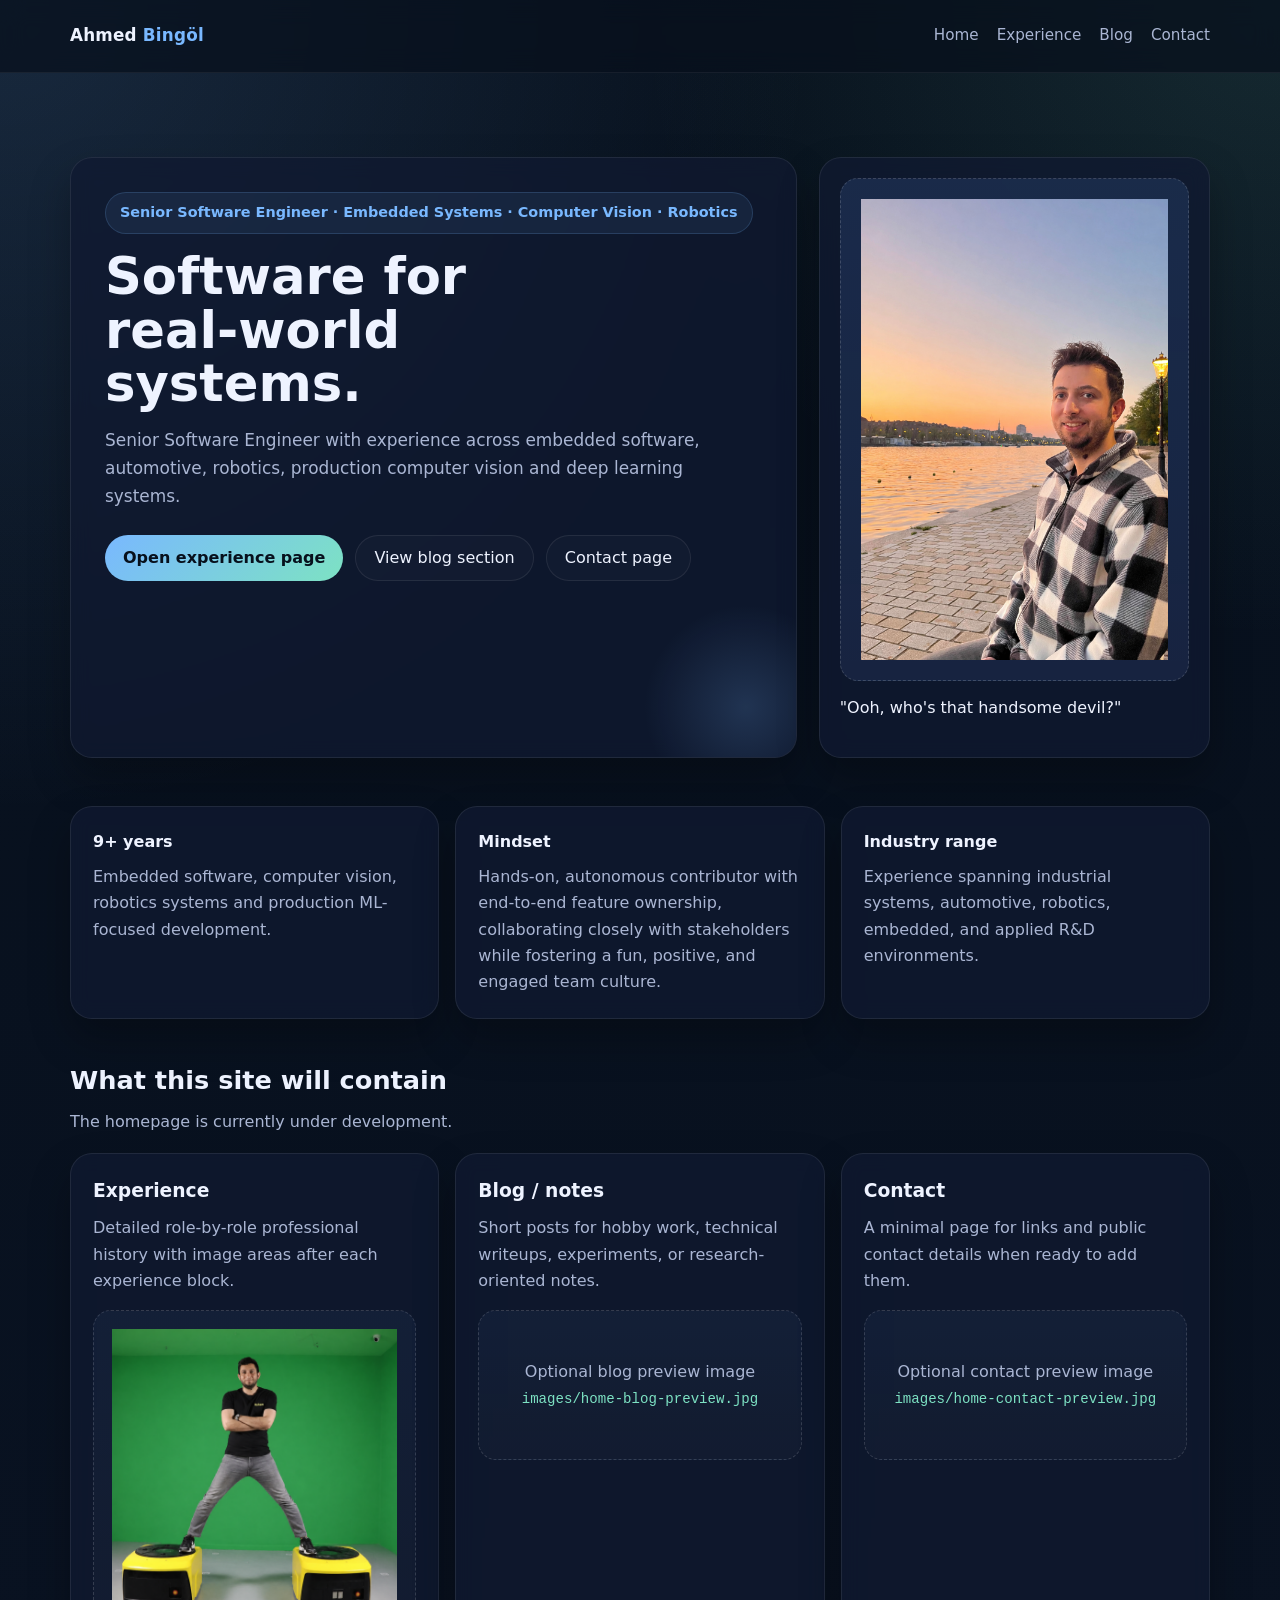
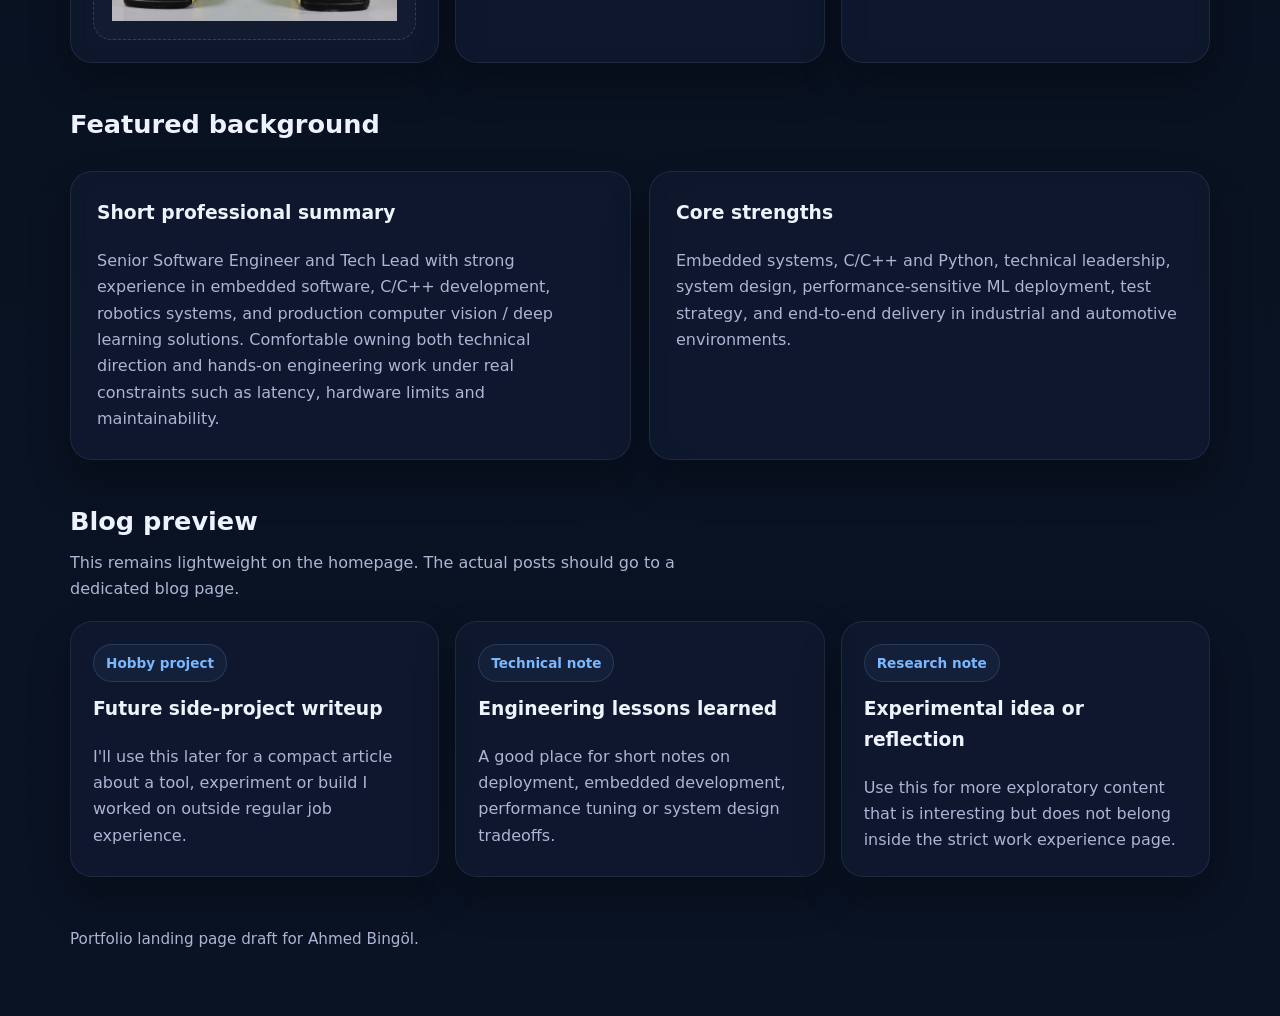
==== index.html @ 93227953 "Initial index and Experience page created, others still under construction" ====
<!DOCTYPE html>
<html lang="en">
<head>
  <meta charset="UTF-8" />
  <meta name="viewport" content="width=device-width, initial-scale=1.0" />
  <title>Ahmed Bingöl | Portfolio</title>
  <meta name="description" content="Portfolio website for Ahmed Bingöl - Senior Software Engineer, Embedded Systems, Computer Vision, and Robotics." />
  <style>
    :root {
      --bg: #08111f;
      --bg-soft: #101a31;
      --panel: rgba(16, 26, 49, 0.76);
      --panel-2: rgba(20, 34, 63, 0.86);
      --line: rgba(255,255,255,0.08);
      --text: #eef3ff;
      --muted: #aab6d3;
      --accent: #79b8ff;
      --accent-2: #7de2c3;
      --shadow: 0 20px 40px rgba(0,0,0,0.28);
      --radius: 22px;
      --max: 1140px;
    }

    * { box-sizing: border-box; }
    html { scroll-behavior: smooth; }
    body {
      margin: 0;
      font-family: Inter, ui-sans-serif, system-ui, -apple-system, BlinkMacSystemFont, "Segoe UI", sans-serif;
      background:
        radial-gradient(circle at top left, rgba(121,184,255,0.15), transparent 28%),
        radial-gradient(circle at top right, rgba(125,226,195,0.12), transparent 22%),
        linear-gradient(180deg, #07101c 0%, #0a1324 100%);
      color: var(--text);
      line-height: 1.65;
    }

    a { color: inherit; text-decoration: none; }
    img { display: block; max-width: 100%; }

    .container {
      width: min(calc(100% - 32px), var(--max));
      margin: 0 auto;
    }

    .nav {
      position: sticky;
      top: 0;
      z-index: 40;
      backdrop-filter: blur(12px);
      background: rgba(7, 16, 28, 0.72);
      border-bottom: 1px solid rgba(255,255,255,0.06);
    }

    .nav-inner {
      min-height: 72px;
      display: flex;
      align-items: center;
      justify-content: space-between;
      gap: 20px;
    }

    .brand {
      font-size: 1.05rem;
      font-weight: 800;
      letter-spacing: 0.2px;
    }

    .brand span { color: var(--accent); }

    .nav-links {
      display: flex;
      gap: 18px;
      flex-wrap: wrap;
      font-size: 0.95rem;
      color: var(--muted);
    }

    .nav-links a:hover,
    .text-link:hover { color: var(--text); }

    .hero {
      padding: 84px 0 28px;
    }

    .hero-grid {
      display: grid;
      grid-template-columns: 1.3fr 0.7fr;
      gap: 22px;
      align-items: stretch;
    }

    .card,
    .photo-card,
    .mini-card,
    .preview-card,
    .blog-card {
      border: 1px solid var(--line);
      border-radius: var(--radius);
      background: var(--panel);
      backdrop-filter: blur(10px);
      box-shadow: var(--shadow);
    }

    .hero-card {
      padding: 34px;
      position: relative;
      overflow: hidden;
    }

    .hero-card::after {
      content: "";
      position: absolute;
      right: -70px;
      bottom: -70px;
      width: 240px;
      height: 240px;
      background: radial-gradient(circle, rgba(121,184,255,0.18), transparent 60%);
      pointer-events: none;
    }

    .eyebrow {
      display: inline-flex;
      padding: 8px 14px;
      border-radius: 999px;
      font-size: 0.9rem;
      font-weight: 700;
      color: var(--accent);
      background: rgba(121,184,255,0.08);
      border: 1px solid rgba(121,184,255,0.18);
      margin-bottom: 16px;
    }

    h1, h2, h3, h4, p { margin-top: 0; }

    h1 {
      font-size: clamp(2.2rem, 4vw, 4.2rem);
      line-height: 1.05;
      margin-bottom: 16px;
      max-width: 11ch;
    }

    .lead {
      color: var(--muted);
      font-size: 1.06rem;
      max-width: 64ch;
      margin-bottom: 24px;
    }

    .hero-actions {
      display: flex;
      gap: 12px;
      flex-wrap: wrap;
    }

    .button {
      display: inline-flex;
      align-items: center;
      justify-content: center;
      min-height: 46px;
      padding: 0 18px;
      border-radius: 999px;
      border: 1px solid var(--line);
      background: rgba(255,255,255,0.02);
      transition: transform 0.15s ease, border-color 0.15s ease, background 0.15s ease;
    }

    .button:hover {
      transform: translateY(-1px);
      border-color: rgba(121,184,255,0.34);
      background: rgba(255,255,255,0.04);
    }

    .button.primary {
      background: linear-gradient(135deg, var(--accent), var(--accent-2));
      color: #07101c;
      border: none;
      font-weight: 800;
    }

    .photo-card {
      padding: 20px;
      display: flex;
      flex-direction: column;
      justify-content: center;
      gap: 14px;
    }

    .photo-placeholder {
      width: 100%;
      aspect-ratio: 4 / 5;
      border-radius: 18px;
      border: 1px dashed rgba(255,255,255,0.16);
      background:
        linear-gradient(180deg, rgba(121,184,255,0.07), rgba(255,255,255,0.02)),
        var(--panel-2);
      display: flex;
      align-items: center;
      justify-content: center;
      text-align: center;
      color: var(--muted);
      padding: 20px;
    }

    .photo-card code,
    .image-placeholder code {
      color: var(--accent-2);
      font-family: ui-monospace, SFMono-Regular, Menlo, monospace;
      font-size: 0.88rem;
    }

    .mini-grid,
    .preview-grid,
    .blog-grid {
      display: grid;
      grid-template-columns: repeat(3, 1fr);
      gap: 16px;
    }

    .mini-card,
    .preview-card,
    .blog-card {
      padding: 22px;
    }

    .mini-card strong,
    .preview-card h3 {
      display: block;
      margin-bottom: 8px;
    }

    .mini-card p,
    .preview-card p,
    .blog-card p,
    .split-card p {
      color: var(--muted);
      margin-bottom: 0;
    }

    section {
      padding: 20px 0;
    }

    .section-head {
      display: flex;
      justify-content: space-between;
      align-items: end;
      gap: 18px;
      margin-bottom: 18px;
    }

    .section-head h2 {
      font-size: clamp(1.5rem, 2vw, 2.2rem);
      margin-bottom: 8px;
    }

    .section-head p {
      color: var(--muted);
      margin-bottom: 0;
      max-width: 66ch;
    }

    .split-grid {
      display: grid;
      grid-template-columns: 1fr 1fr;
      gap: 18px;
    }

    .split-card {
      padding: 26px;
    }

    .tag {
      display: inline-flex;
      padding: 7px 12px;
      border-radius: 999px;
      border: 1px solid rgba(125,226,195,0.2);
      color: var(--accent-2);
      background: rgba(125,226,195,0.06);
      font-size: 0.85rem;
      font-weight: 700;
      margin-bottom: 12px;
    }

    .image-placeholder {
      margin-top: 16px;
      min-height: 150px;
      border: 1px dashed rgba(255,255,255,0.15);
      border-radius: 18px;
      background: linear-gradient(180deg, rgba(121,184,255,0.05), rgba(255,255,255,0.02));
      display: flex;
      align-items: center;
      justify-content: center;
      text-align: center;
      padding: 18px;
      color: var(--muted);
    }

    .blog-tag {
      display: inline-flex;
      padding: 7px 12px;
      border-radius: 999px;
      border: 1px solid rgba(121,184,255,0.18);
      color: var(--accent);
      background: rgba(121,184,255,0.06);
      font-size: 0.85rem;
      font-weight: 700;
      margin-bottom: 12px;
    }

    .footer {
      padding: 30px 0 64px;
      color: var(--muted);
      font-size: 0.95rem;
    }

    @media (max-width: 980px) {
      .hero-grid,
      .mini-grid,
      .preview-grid,
      .split-grid,
      .blog-grid {
        grid-template-columns: 1fr;
      }
    }

    @media (max-width: 760px) {
      .hero-card,
      .photo-card,
      .mini-card,
      .preview-card,
      .split-card,
      .blog-card {
        padding: 20px;
      }

      .nav-inner,
      .section-head {
        display: block;
      }

      .nav-links {
        margin-top: 12px;
      }
    }
  </style>
</head>
<body>
  <header class="nav">
    <div class="container nav-inner">
      <a class="brand" href="index.html">Ahmed <span>Bingöl</span></a>
      <nav class="nav-links">
        <a href="index.html">Home</a>
        <a href="experience.html">Experience</a>
        <a href="blog.html">Blog</a>
        <a href="contact.html">Contact</a>
      </nav>
    </div>
  </header>

  <main class="container">
    <section class="hero">
      <div class="hero-grid">
        <article class="card hero-card">
          <div class="eyebrow">Senior Software Engineer · Embedded Systems · Computer Vision · Robotics</div>
          <h1>Software for real-world systems.</h1>
          <p class="lead">
            Senior Software Engineer with experience across embedded software, automotive,
            robotics, production computer vision and deep learning systems. 
          </p>
          <div class="hero-actions">
            <a class="button primary" href="experience.html">Open experience page</a>
            <a class="button" href="blog.html">View blog section</a>
            <a class="button" href="contact.html">Contact page</a>
          </div>
        </article>

       <aside class="photo-card">
        <div class="photo-placeholder">
            <img src="images/profile.jpg" alt="Portrait of Ahmed Bingöl" class="profile-photo">
        </div>
        <p>
            "Ooh, who's that handsome devil?"
        </p>
        </aside>
      </div>
    </section>

    <section>
      <div class="mini-grid">
        <article class="mini-card">
          <strong>9+ years</strong>
          <p>Embedded software, computer vision, robotics systems and production ML-focused development.</p>
        </article>
        <article class="mini-card">
          <strong>Mindset</strong>
          <p>Hands-on, autonomous contributor with end-to-end feature ownership, collaborating closely with stakeholders while fostering a fun, positive, and engaged team culture.</p>
        </article>
        <article class="mini-card">
          <strong>Industry range</strong>
          <p>Experience spanning industrial systems, automotive, robotics, embedded, and applied R&amp;D environments.</p>
        </article>
      </div>
    </section>

    <section>
      <div class="section-head">
        <div>
          <h2>What this site will contain</h2>
          <p>The homepage is currently under development.</p>
        </div>
      </div>
      <div class="preview-grid">
       <article class="preview-card">
        <h3>Experience</h3>
        <p>
            Detailed role-by-role professional history with image areas after each experience block.
        </p>
        <div class="image-placeholder">
            <img src="images/home-experience-preview.jpg" alt="Experience preview image" class="preview-image">
        </div>
        </article>
        <article class="preview-card">
          <h3>Blog / notes</h3>
          <p>
            Short posts for hobby work, technical writeups, experiments, or research-oriented notes.
          </p>
          <div class="image-placeholder">
            <div>
              Optional blog preview image<br>
              <code>images/home-blog-preview.jpg</code>
            </div>
          </div>
        </article>
        <article class="preview-card">
          <h3>Contact</h3>
          <p>
            A minimal page for links and public contact details when ready to add them.
          </p>
          <div class="image-placeholder">
            <div>
              Optional contact preview image<br>
              <code>images/home-contact-preview.jpg</code>
            </div>
          </div>
        </article>
      </div>
    </section>


    <section>
      <div class="section-head">
        <div>
          <h2>Featured background</h2>
        </div>
      </div>
      <div class="split-grid">
        <article class="card split-card">
          <h3>Short professional summary</h3>
          <p>
            Senior Software Engineer and Tech Lead with strong experience in embedded software, C/C++ development,
            robotics systems, and production computer vision / deep learning solutions. Comfortable owning both technical direction
            and hands-on engineering work under real constraints such as latency, hardware limits and maintainability.
          </p>
        </article>
        <article class="card split-card">
          <h3>Core strengths</h3>
          <p>
            Embedded systems, C/C++ and Python, technical leadership, system design, performance-sensitive ML deployment,
            test strategy, and end-to-end delivery in industrial and automotive environments.
          </p>
        </article>
      </div>
    </section>

    <section>
      <div class="section-head">
        <div>
          <h2>Blog preview</h2>
          <p>This remains lightweight on the homepage. The actual posts should go to a dedicated blog page.</p>
        </div>
      </div>
      <div class="blog-grid">
        <article class="blog-card">
          <span class="blog-tag">Hobby project</span>
          <h3>Future side-project writeup</h3>
          <p>I'll use this later for a compact article about a tool, experiment or build I worked on outside regular job experience.</p>
        </article>
        <article class="blog-card">
          <span class="blog-tag">Technical note</span>
          <h3>Engineering lessons learned</h3>
          <p>A good place for short notes on deployment, embedded development, performance tuning or system design tradeoffs.</p>
        </article>
        <article class="blog-card">
          <span class="blog-tag">Research note</span>
          <h3>Experimental idea or reflection</h3>
          <p>Use this for more exploratory content that is interesting but does not belong inside the strict work experience page.</p>
        </article>
      </div>
    </section>
  </main>

  <footer class="container footer">
    Portfolio landing page draft for Ahmed Bingöl.
  </footer>
</body>
</html>
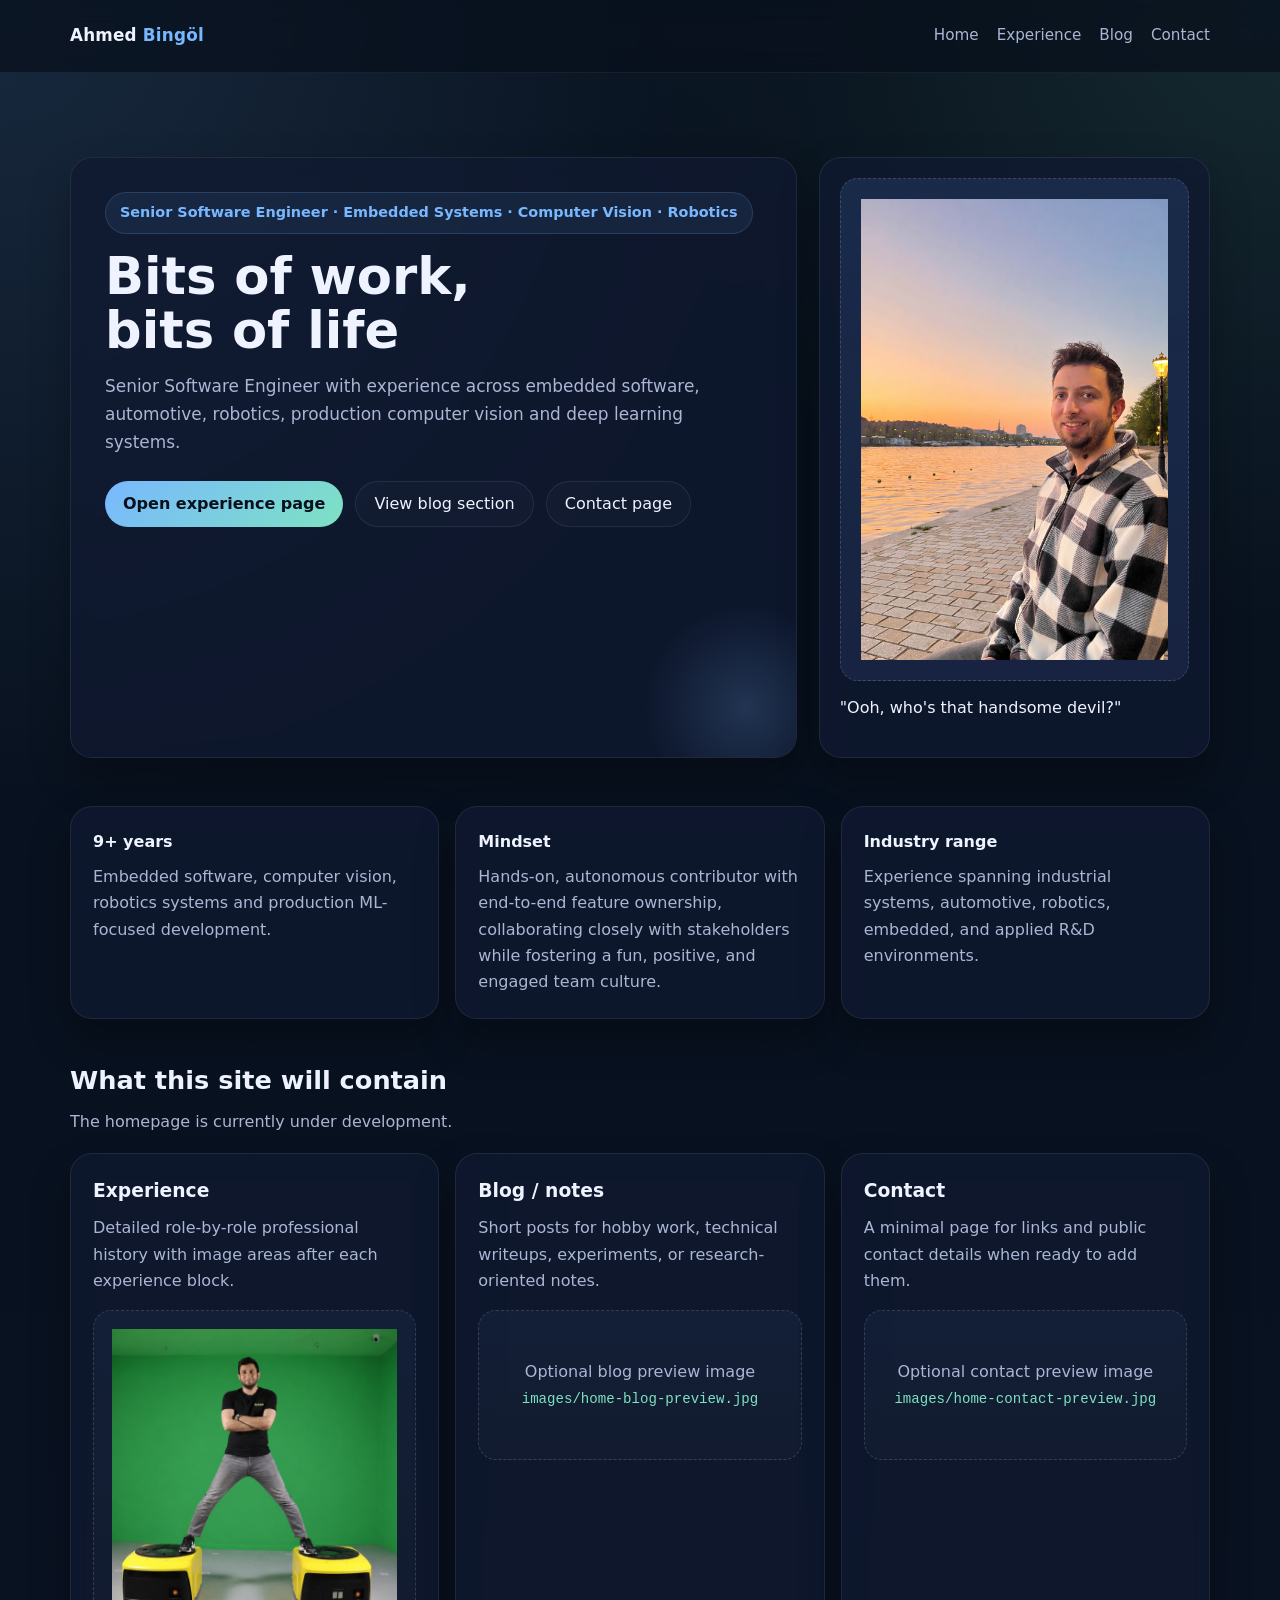
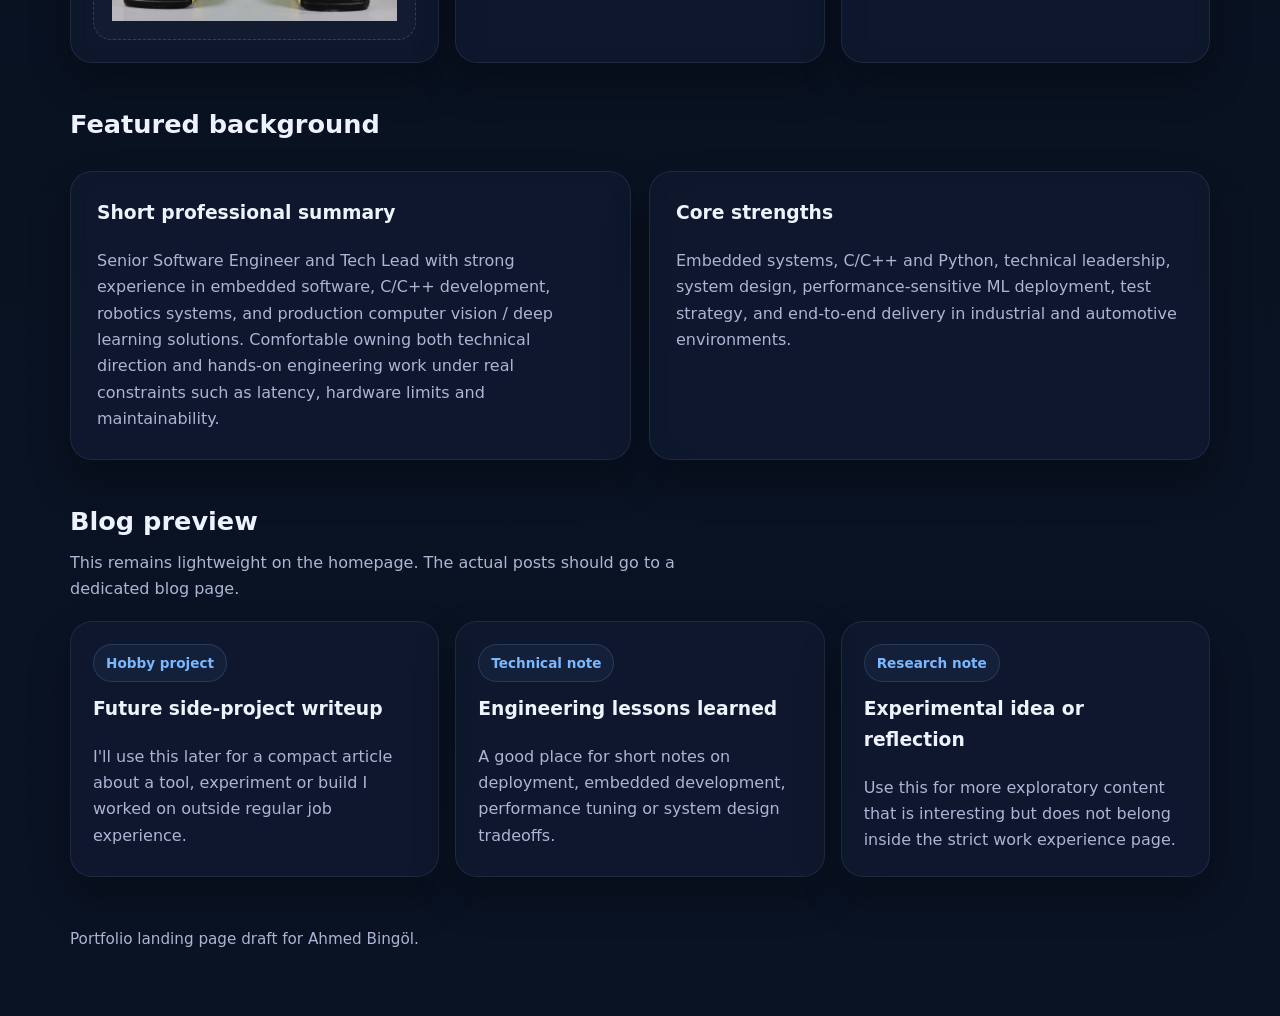
==== commit f661d275: "Bozankaya media added" ====
--- a/index.html
+++ b/index.html
@@ -362,7 +362,7 @@
       <div class="hero-grid">
         <article class="card hero-card">
           <div class="eyebrow">Senior Software Engineer · Embedded Systems · Computer Vision · Robotics</div>
-          <h1>Software for real-world systems.</h1>
+          <h1>Bits of work, bits of life</h1>
           <p class="lead">
             Senior Software Engineer with experience across embedded software, automotive,
             robotics, production computer vision and deep learning systems. 
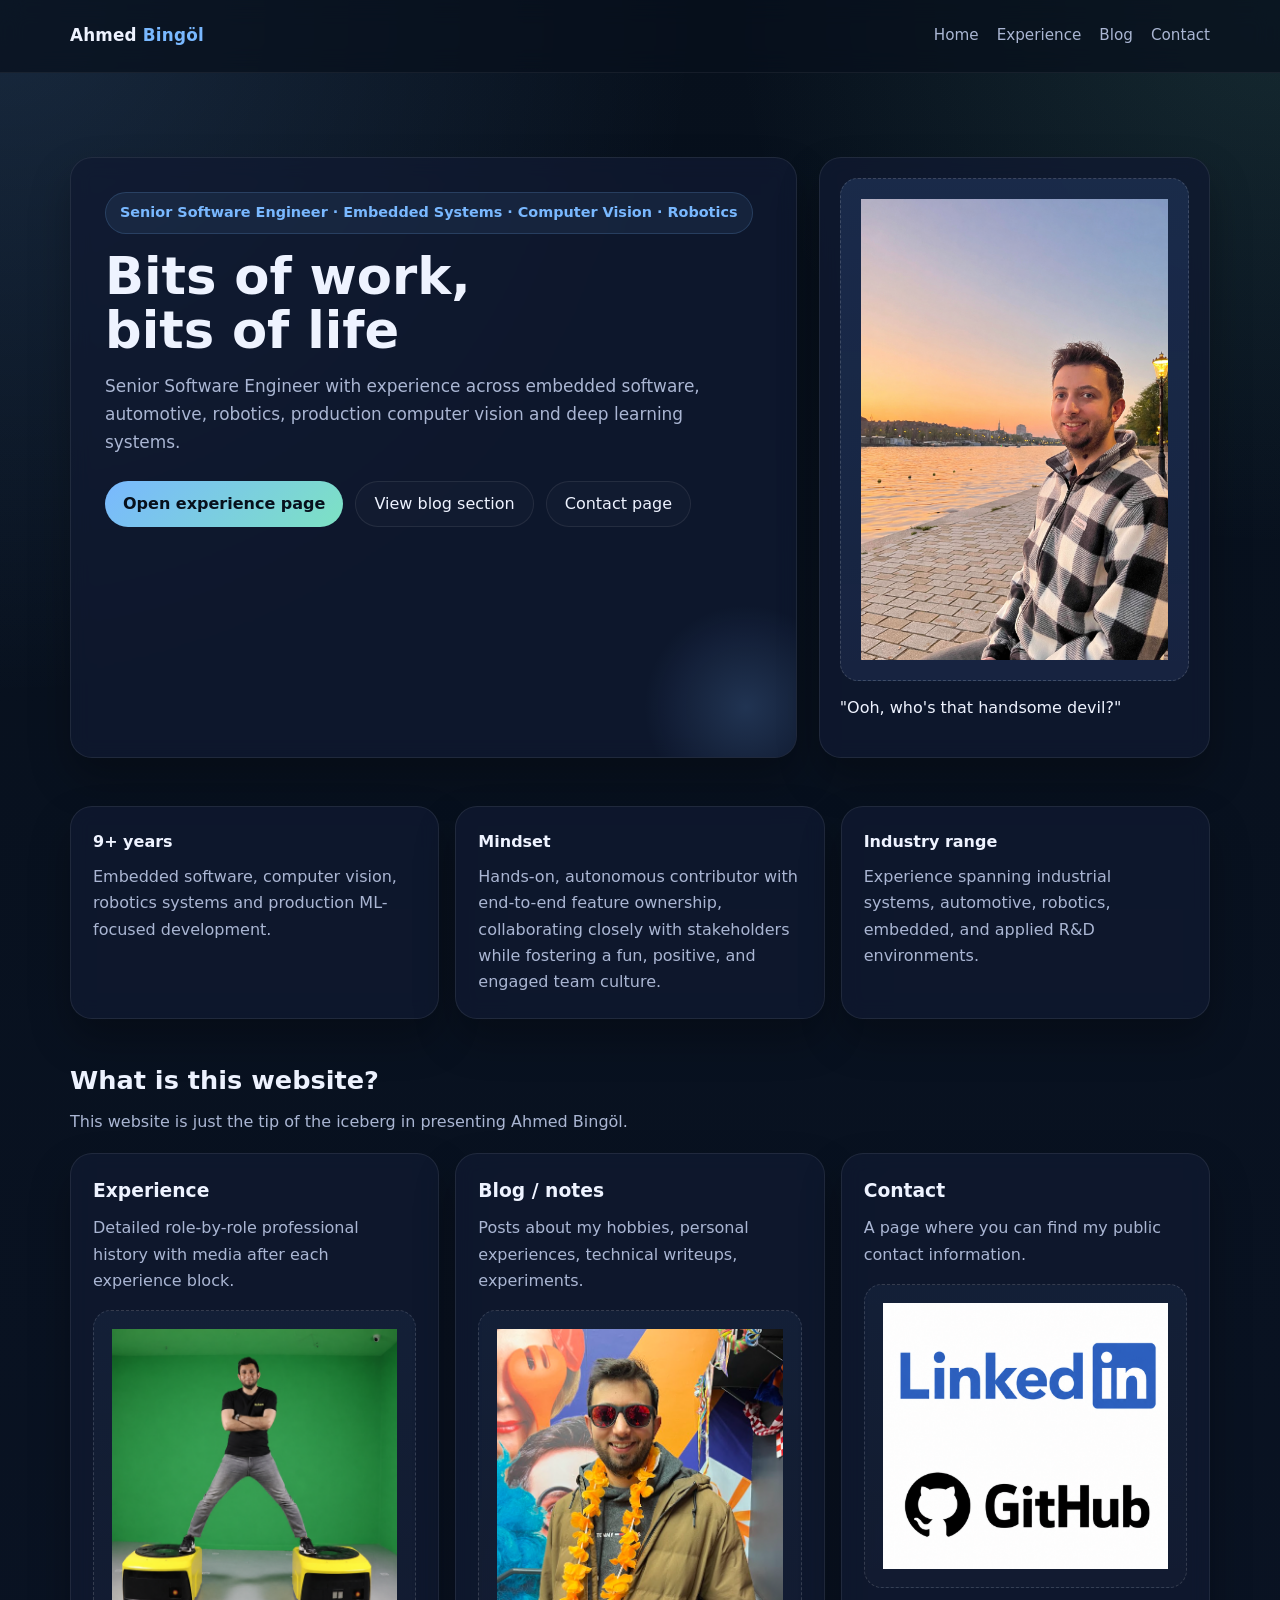
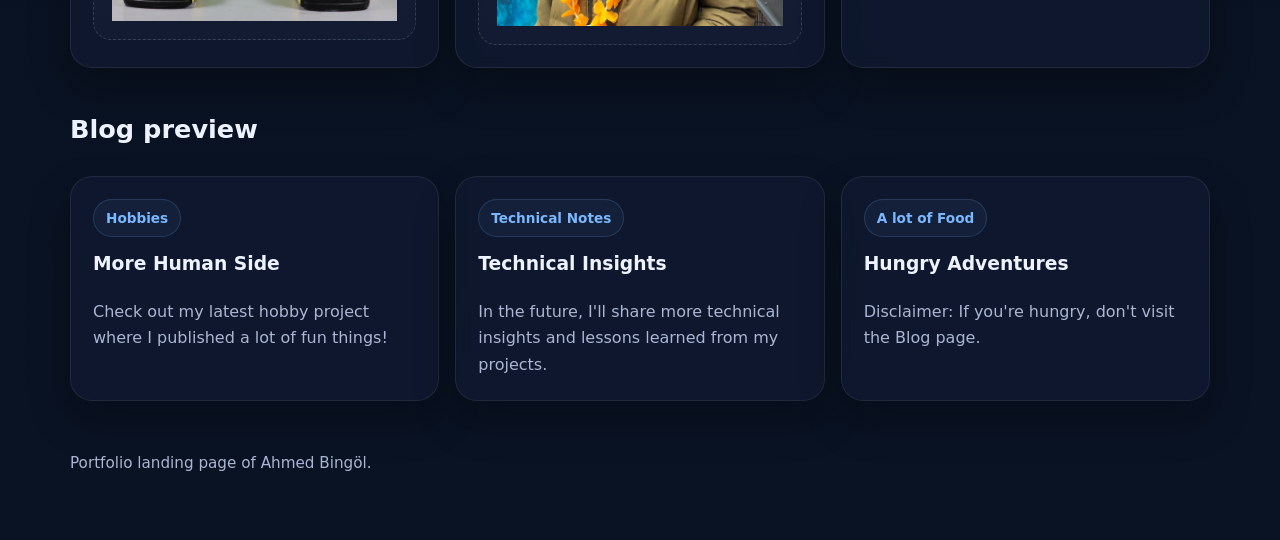
==== commit dd7f637f: "Contact and more media added" ====
--- a/index.html
+++ b/index.html
@@ -405,15 +405,15 @@
     <section>
       <div class="section-head">
         <div>
-          <h2>What this site will contain</h2>
-          <p>The homepage is currently under development.</p>
+          <h2>What is this website?</h2>
+          <p>This website is just the tip of the iceberg in presenting Ahmed Bingöl.</p>
         </div>
       </div>
       <div class="preview-grid">
        <article class="preview-card">
         <h3>Experience</h3>
         <p>
-            Detailed role-by-role professional history with image areas after each experience block.
+            Detailed role-by-role professional history with media after each experience block.
         </p>
         <div class="image-placeholder">
             <img src="images/home-experience-preview.jpg" alt="Experience preview image" class="preview-image">
@@ -422,52 +422,20 @@
         <article class="preview-card">
           <h3>Blog / notes</h3>
           <p>
-            Short posts for hobby work, technical writeups, experiments, or research-oriented notes.
+            Posts about my hobbies, personal experiences, technical writeups, experiments.
           </p>
-          <div class="image-placeholder">
-            <div>
-              Optional blog preview image<br>
-              <code>images/home-blog-preview.jpg</code>
+            <div class="image-placeholder">
+                <img src="images/home-blog.png" alt="Blog preview image" class="preview-image">
             </div>
-          </div>
         </article>
         <article class="preview-card">
           <h3>Contact</h3>
           <p>
-            A minimal page for links and public contact details when ready to add them.
+            A page where you can find my public contact information.
           </p>
           <div class="image-placeholder">
-            <div>
-              Optional contact preview image<br>
-              <code>images/home-contact-preview.jpg</code>
-            </div>
+            <img src="images/home-contact-preview.png" alt="Contact preview image" class="preview-image">
           </div>
-        </article>
-      </div>
-    </section>
-
-
-    <section>
-      <div class="section-head">
-        <div>
-          <h2>Featured background</h2>
-        </div>
-      </div>
-      <div class="split-grid">
-        <article class="card split-card">
-          <h3>Short professional summary</h3>
-          <p>
-            Senior Software Engineer and Tech Lead with strong experience in embedded software, C/C++ development,
-            robotics systems, and production computer vision / deep learning solutions. Comfortable owning both technical direction
-            and hands-on engineering work under real constraints such as latency, hardware limits and maintainability.
-          </p>
-        </article>
-        <article class="card split-card">
-          <h3>Core strengths</h3>
-          <p>
-            Embedded systems, C/C++ and Python, technical leadership, system design, performance-sensitive ML deployment,
-            test strategy, and end-to-end delivery in industrial and automotive environments.
-          </p>
         </article>
       </div>
     </section>
@@ -476,31 +444,30 @@
       <div class="section-head">
         <div>
           <h2>Blog preview</h2>
-          <p>This remains lightweight on the homepage. The actual posts should go to a dedicated blog page.</p>
         </div>
       </div>
       <div class="blog-grid">
         <article class="blog-card">
-          <span class="blog-tag">Hobby project</span>
-          <h3>Future side-project writeup</h3>
-          <p>I'll use this later for a compact article about a tool, experiment or build I worked on outside regular job experience.</p>
+          <span class="blog-tag">Hobbies</span>
+          <h3>More Human Side</h3>
+          <p>Check out my latest hobby project where I published a lot of fun things!</p>
         </article>
         <article class="blog-card">
-          <span class="blog-tag">Technical note</span>
-          <h3>Engineering lessons learned</h3>
-          <p>A good place for short notes on deployment, embedded development, performance tuning or system design tradeoffs.</p>
+          <span class="blog-tag">Technical Notes</span>
+          <h3>Technical Insights</h3>
+          <p>In the future, I'll share more technical insights and lessons learned from my projects.</p>
         </article>
         <article class="blog-card">
-          <span class="blog-tag">Research note</span>
-          <h3>Experimental idea or reflection</h3>
-          <p>Use this for more exploratory content that is interesting but does not belong inside the strict work experience page.</p>
+          <span class="blog-tag">A lot of Food</span>
+          <h3>Hungry Adventures</h3>
+          <p>Disclaimer: If you're hungry, don't visit the Blog page.</p>
         </article>
       </div>
     </section>
   </main>
 
   <footer class="container footer">
-    Portfolio landing page draft for Ahmed Bingöl.
+    Portfolio landing page of Ahmed Bingöl.
   </footer>
 </body>
 </html>
